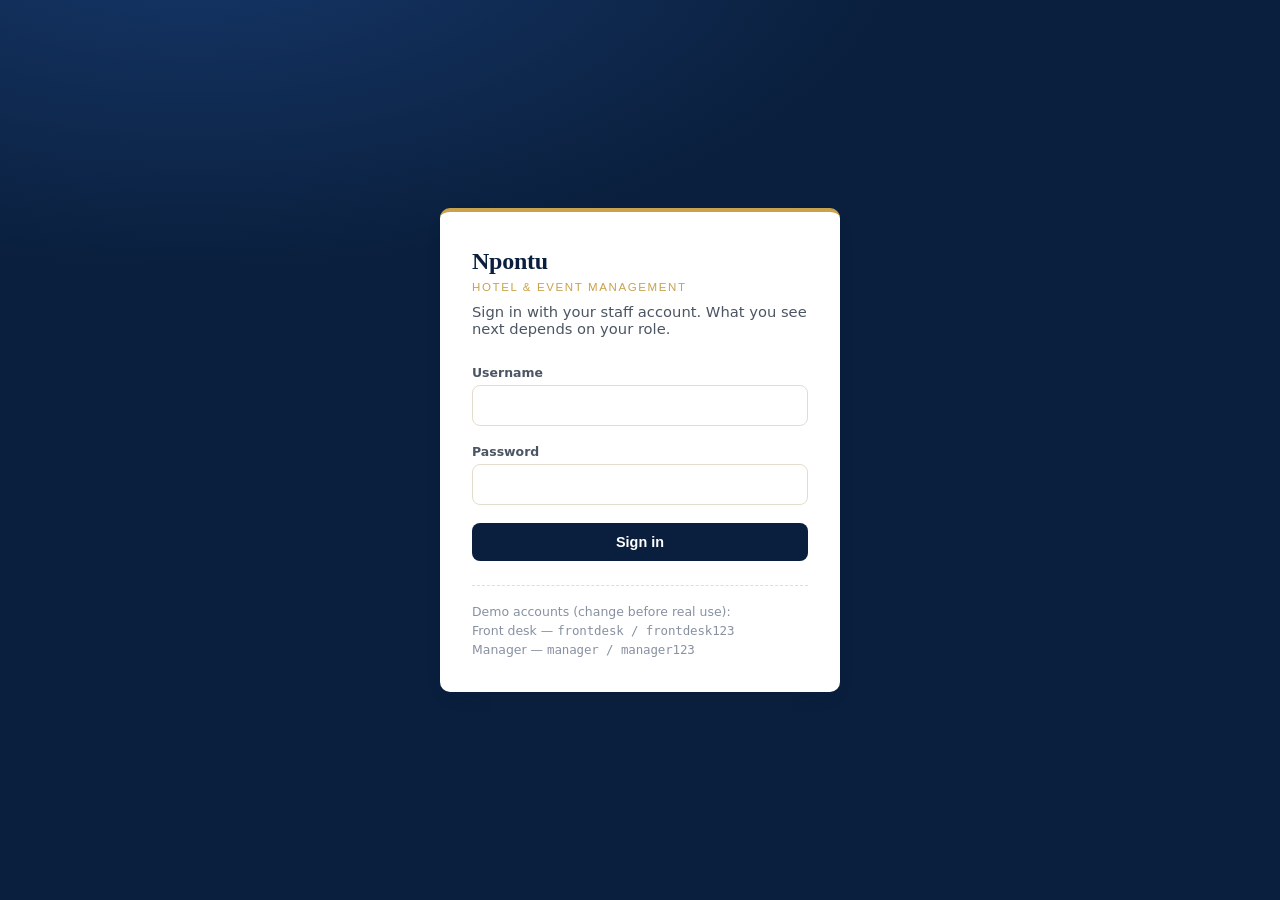
==== frontend/frontdesk.html @ 2ab1eca1 "Initial commit" ====
<!DOCTYPE html>
<html lang="en">
<head>
<meta charset="UTF-8" />
<meta name="viewport" content="width=device-width, initial-scale=1.0" />
<title>Front Desk — Npontu Hotel &amp; Events</title>
<link rel="stylesheet" href="css/style.css" />
</head>
<body>
<div class="app-shell">
  <header class="topbar">
    <div class="brand">Npontu <small>Hotel &amp; Event Management</small></div>
    <div class="topbar-right">
      <span class="role-tag">Front Desk</span>
      <span class="user" id="user-name">…</span>
      <button class="btn btn-ghost btn-sm" id="logout-btn">Sign out</button>
    </div>
  </header>

  <nav class="tabs">
    <button class="tab active" data-panel="panel-dashboard">Dashboard</button>
    <button class="tab" data-panel="panel-rooms">Rooms</button>
    <button class="tab" data-panel="panel-customers">Customers</button>
    <button class="tab" data-panel="panel-reservations">Reservations</button>
    <button class="tab" data-panel="panel-reference">Halls &amp; Restaurants</button>
  </nav>

  <main>
    <!-- DASHBOARD -->
    <section id="panel-dashboard" class="panel active">
      <div class="grid grid-4" id="stat-cards"></div>

      <div class="card">
        <div class="card-head">
          <div>
            <h2>Current room occupancy</h2>
            <div class="sub">Rooms currently checked in, with guest name</div>
          </div>
        </div>
        <div id="occupancy-table" class="loading">Loading…</div>
      </div>

      <div class="card">
        <div class="card-head">
          <div>
            <h2>Upcoming events</h2>
            <div class="sub">From today onward</div>
          </div>
        </div>
        <div id="events-table" class="loading">Loading…</div>
      </div>
    </section>

    <!-- ROOMS -->
    <section id="panel-rooms" class="panel">
      <div class="card">
        <div class="card-head">
          <div>
            <h2>Rooms</h2>
            <div class="sub">You can update a room's status. Rate and type changes need a manager.</div>
          </div>
        </div>
        <div id="rooms-table" class="loading">Loading…</div>
      </div>
    </section>

    <!-- CUSTOMERS -->
    <section id="panel-customers" class="panel">
      <div class="card">
        <div class="card-head">
          <div>
            <h2>Register a customer</h2>
          </div>
        </div>
        <form class="inline-form" id="customer-form">
          <div class="field"><label for="c-fname">First name</label><input id="c-fname" required /></div>
          <div class="field"><label for="c-lname">Last name</label><input id="c-lname" required /></div>
          <div class="field"><label for="c-phone">Phone</label><input id="c-phone" maxlength="10" required /></div>
          <button class="btn btn-gold" type="submit">Add customer</button>
        </form>
      </div>

      <div class="card">
        <div class="card-head"><h2>All customers</h2></div>
        <div id="customers-table" class="loading">Loading…</div>
      </div>
    </section>

    <!-- RESERVATIONS -->
    <section id="panel-reservations" class="panel">
      <div class="card">
        <div class="card-head"><h2>New reservation</h2><div class="sub">Booked under your staff ID automatically</div></div>
        <form class="inline-form" id="reservation-form">
          <div class="field"><label for="r-room">Room no.</label><input id="r-room" placeholder="R101" required /></div>
          <div class="field"><label for="r-customer">Customer ID</label><input id="r-customer" placeholder="CU01" required /></div>
          <div class="field"><label for="r-checkin">Check-in</label><input id="r-checkin" type="datetime-local" required /></div>
          <div class="field"><label for="r-checkout">Check-out (optional)</label><input id="r-checkout" type="datetime-local" /></div>
          <button class="btn btn-gold" type="submit">Book</button>
        </form>
      </div>

      <div class="card">
        <div class="card-head"><h2>All reservations</h2></div>
        <div id="reservations-table" class="loading">Loading…</div>
      </div>
    </section>

    <!-- REFERENCE -->
    <section id="panel-reference" class="panel">
      <div class="grid grid-2">
        <div class="card">
          <div class="card-head"><h2>Conference halls</h2></div>
          <div id="halls-table" class="loading">Loading…</div>
        </div>
        <div class="card">
          <div class="card-head"><h2>Restaurants</h2></div>
          <div id="restaurants-table" class="loading">Loading…</div>
        </div>
      </div>
    </section>
  </main>
</div>

<script src="js/api.js"></script>
<script src="js/ui.js"></script>
<script src="js/frontdesk.js"></script>
</body>
</html>
---- frontend/css/style.css ----
@import url('https://fonts.googleapis.com/css2?family=Fraunces:opsz,wght@9..144,500;9..144,600;9..144,700&family=Inter:wght@400;500;600&family=IBM+Plex+Mono:wght@500&display=swap');

:root {
  --navy-900: #0a1f3d;
  --navy-800: #14335c;
  --navy-700: #1d4278;
  --gold-500: #c9a24b;
  --gold-300: #e0c583;
  --gold-100: #f6ecd4;
  --cream-50: #f7f5f0;
  --ink-900: #1c2230;
  --ink-600: #4b5563;
  --slate-400: #8891a1;
  --line: #e4ddce;
  --danger: #ac3b34;
  --danger-bg: #fbeae8;
  --success: #2f7a4f;
  --success-bg: #e9f5ee;
  --radius: 10px;
  --shadow: 0 1px 2px rgba(10, 31, 61, 0.06), 0 8px 24px -12px rgba(10, 31, 61, 0.18);
}

@media (prefers-reduced-motion: reduce) {
  * { animation-duration: 0.001ms !important; transition-duration: 0.001ms !important; }
}

* { box-sizing: border-box; }

body {
  margin: 0;
  background: var(--cream-50);
  color: var(--ink-900);
  font-family: 'Inter', system-ui, sans-serif;
  -webkit-font-smoothing: antialiased;
}

h1, h2, h3, .brand {
  font-family: 'Fraunces', Georgia, serif;
  font-weight: 600;
  letter-spacing: -0.01em;
  margin: 0;
}

.mono { font-family: 'IBM Plex Mono', monospace; letter-spacing: -0.01em; }

a { color: inherit; }

/* ---------- Login page ---------- */
.login-shell {
  min-height: 100vh;
  display: grid;
  place-items: center;
  background:
    radial-gradient(1200px 600px at 15% -10%, #16386b 0%, transparent 60%),
    var(--navy-900);
}

.login-card {
  width: min(400px, 92vw);
  background: #fff;
  border-radius: var(--radius);
  box-shadow: var(--shadow);
  padding: 2.25rem 2rem 2rem;
  border-top: 4px solid var(--gold-500);
}

.login-card .brand {
  font-size: 1.5rem;
  color: var(--navy-900);
}

.login-card .brand small {
  display: block;
  font-family: 'Inter', sans-serif;
  font-weight: 500;
  font-size: 0.72rem;
  letter-spacing: 0.14em;
  text-transform: uppercase;
  color: var(--gold-500);
  margin-top: 0.35rem;
}

.login-card p.tag {
  margin: 0.6rem 0 1.75rem;
  color: var(--ink-600);
  font-size: 0.92rem;
}

.field { margin-bottom: 1.1rem; }

.field label {
  display: block;
  font-size: 0.78rem;
  font-weight: 600;
  color: var(--ink-600);
  margin-bottom: 0.35rem;
}

.field input, select {
  width: 100%;
  padding: 0.65rem 0.75rem;
  border: 1px solid var(--line);
  border-radius: 8px;
  font-size: 0.95rem;
  font-family: inherit;
  background: #fff;
  color: var(--ink-900);
}

.field input:focus, select:focus, button:focus-visible, .btn:focus-visible {
  outline: 2px solid var(--navy-700);
  outline-offset: 2px;
}

.btn {
  display: inline-flex;
  align-items: center;
  justify-content: center;
  gap: 0.4rem;
  border: none;
  border-radius: 8px;
  padding: 0.7rem 1.1rem;
  font-family: 'Inter', sans-serif;
  font-weight: 600;
  font-size: 0.9rem;
  cursor: pointer;
  transition: transform 0.12s ease, box-shadow 0.12s ease;
}

.btn-primary { background: var(--navy-900); color: #fff; width: 100%; }
.btn-primary:hover { background: var(--navy-800); }
.btn-gold { background: var(--gold-500); color: var(--navy-900); }
.btn-gold:hover { background: var(--gold-300); }
.btn-ghost { background: transparent; color: var(--navy-900); border: 1px solid var(--line); }
.btn-ghost:hover { border-color: var(--navy-700); }
.btn-danger { background: var(--danger-bg); color: var(--danger); }
.btn-sm { padding: 0.4rem 0.7rem; font-size: 0.8rem; }

.error-banner {
  background: var(--danger-bg);
  color: var(--danger);
  border-radius: 8px;
  padding: 0.6rem 0.8rem;
  font-size: 0.85rem;
  margin-bottom: 1rem;
  display: none;
}
.error-banner.show { display: block; }

.demo-hint {
  margin-top: 1.5rem;
  padding-top: 1.1rem;
  border-top: 1px dashed var(--line);
  font-size: 0.78rem;
  color: var(--slate-400);
  line-height: 1.5;
}

/* ---------- App shell (frontdesk / manager) ---------- */
.app-shell { min-height: 100vh; display: flex; flex-direction: column; }

.topbar {
  background: var(--navy-900);
  color: #fff;
  padding: 0.9rem 1.5rem;
  display: flex;
  align-items: center;
  justify-content: space-between;
  border-bottom: 3px solid var(--gold-500);
}

.topbar .brand { color: #fff; font-size: 1.15rem; }
.topbar .brand small {
  display: block;
  font-family: 'Inter', sans-serif;
  font-size: 0.65rem;
  letter-spacing: 0.14em;
  text-transform: uppercase;
  color: var(--gold-300);
  font-weight: 500;
}

.role-tag {
  background: rgba(255,255,255,0.08);
  border: 1px solid rgba(255,255,255,0.18);
  padding: 0.3rem 0.7rem;
  border-radius: 999px;
  font-size: 0.75rem;
  font-weight: 600;
  letter-spacing: 0.03em;
}

.topbar-right { display: flex; align-items: center; gap: 0.9rem; }
.topbar-right .user { font-size: 0.85rem; color: var(--gold-100); }

.tabs {
  display: flex;
  gap: 0.25rem;
  padding: 0 1.5rem;
  background: var(--navy-800);
  overflow-x: auto;
}

.tab {
  background: none;
  border: none;
  color: rgba(255,255,255,0.72);
  padding: 0.75rem 1rem;
  font-family: 'Inter', sans-serif;
  font-weight: 600;
  font-size: 0.85rem;
  cursor: pointer;
  border-bottom: 3px solid transparent;
  white-space: nowrap;
}
.tab:hover { color: #fff; }
.tab.active { color: #fff; border-bottom-color: var(--gold-500); }

main { flex: 1; padding: 1.5rem; max-width: 1200px; width: 100%; margin: 0 auto; }

.panel { display: none; animation: fade 0.18s ease; }
.panel.active { display: block; }
@keyframes fade { from { opacity: 0; transform: translateY(4px);} to { opacity: 1; transform: none; } }

.grid { display: grid; gap: 1rem; }
.grid-4 { grid-template-columns: repeat(4, 1fr); }
.grid-3 { grid-template-columns: repeat(3, 1fr); }
.grid-2 { grid-template-columns: repeat(2, 1fr); }
@media (max-width: 900px) { .grid-4, .grid-3, .grid-2 { grid-template-columns: 1fr 1fr; } }
@media (max-width: 600px) { .grid-4, .grid-3, .grid-2 { grid-template-columns: 1fr; } }

.stat-card {
  background: #fff;
  border-radius: var(--radius);
  padding: 1.1rem 1.2rem;
  box-shadow: var(--shadow);
  border-left: 4px solid var(--gold-500);
}
.stat-card .label {
  font-size: 0.72rem;
  text-transform: uppercase;
  letter-spacing: 0.08em;
  color: var(--ink-600);
  font-weight: 600;
}
.stat-card .value {
  font-family: 'Fraunces', serif;
  font-size: 1.9rem;
  color: var(--navy-900);
  margin-top: 0.15rem;
}

.card {
  background: #fff;
  border-radius: var(--radius);
  box-shadow: var(--shadow);
  padding: 1.25rem;
  margin-bottom: 1.25rem;
}

.card-head {
  display: flex;
  align-items: center;
  justify-content: space-between;
  margin-bottom: 1rem;
  gap: 1rem;
  flex-wrap: wrap;
}
.card-head h2 { font-size: 1.05rem; color: var(--navy-900); }
.card-head .sub { font-size: 0.8rem; color: var(--ink-600); margin-top: 0.15rem; font-family: 'Inter', sans-serif; }

table { width: 100%; border-collapse: collapse; font-size: 0.87rem; }
thead th {
  text-align: left;
  font-size: 0.7rem;
  text-transform: uppercase;
  letter-spacing: 0.06em;
  color: var(--ink-600);
  border-bottom: 2px solid var(--line);
  padding: 0.55rem 0.6rem;
  white-space: nowrap;
}
tbody td { padding: 0.6rem; border-bottom: 1px solid var(--line); vertical-align: middle; }
tbody tr:hover { background: var(--gold-100); }
.table-wrap { overflow-x: auto; }

.dot { display: inline-block; width: 8px; height: 8px; border-radius: 50%; margin-right: 0.4rem; }
.dot-vacant, .dot-paid { background: var(--success); }
.dot-occupied, .dot-outstanding { background: var(--danger); }

.pill { display: inline-flex; align-items: center; padding: 0.2rem 0.55rem; border-radius: 999px; font-size: 0.76rem; font-weight: 600; }
.pill-vacant { background: var(--success-bg); color: var(--success); }
.pill-occupied { background: var(--danger-bg); color: var(--danger); }

form.inline-form { display: flex; gap: 0.6rem; flex-wrap: wrap; align-items: flex-end; }
.inline-form .field { margin-bottom: 0; min-width: 140px; flex: 1; }

.empty-state {
  text-align: center;
  padding: 2rem 1rem;
  color: var(--slate-400);
  font-size: 0.85rem;
}

.loading { color: var(--slate-400); font-size: 0.85rem; padding: 0.5rem 0; }

.toast {
  position: fixed;
  bottom: 1.25rem;
  right: 1.25rem;
  background: var(--navy-900);
  color: #fff;
  padding: 0.75rem 1.1rem;
  border-radius: 8px;
  font-size: 0.85rem;
  box-shadow: var(--shadow);
  border-left: 4px solid var(--gold-500);
  transform: translateY(12px);
  opacity: 0;
  pointer-events: none;
  transition: transform 0.18s ease, opacity 0.18s ease;
  z-index: 50;
  max-width: 320px;
}
.toast.show { transform: translateY(0); opacity: 1; }
.toast.toast-error { border-left-color: var(--danger); }

.visually-hidden {
  position: absolute; width: 1px; height: 1px; overflow: hidden;
  clip: rect(0,0,0,0); white-space: nowrap;
}
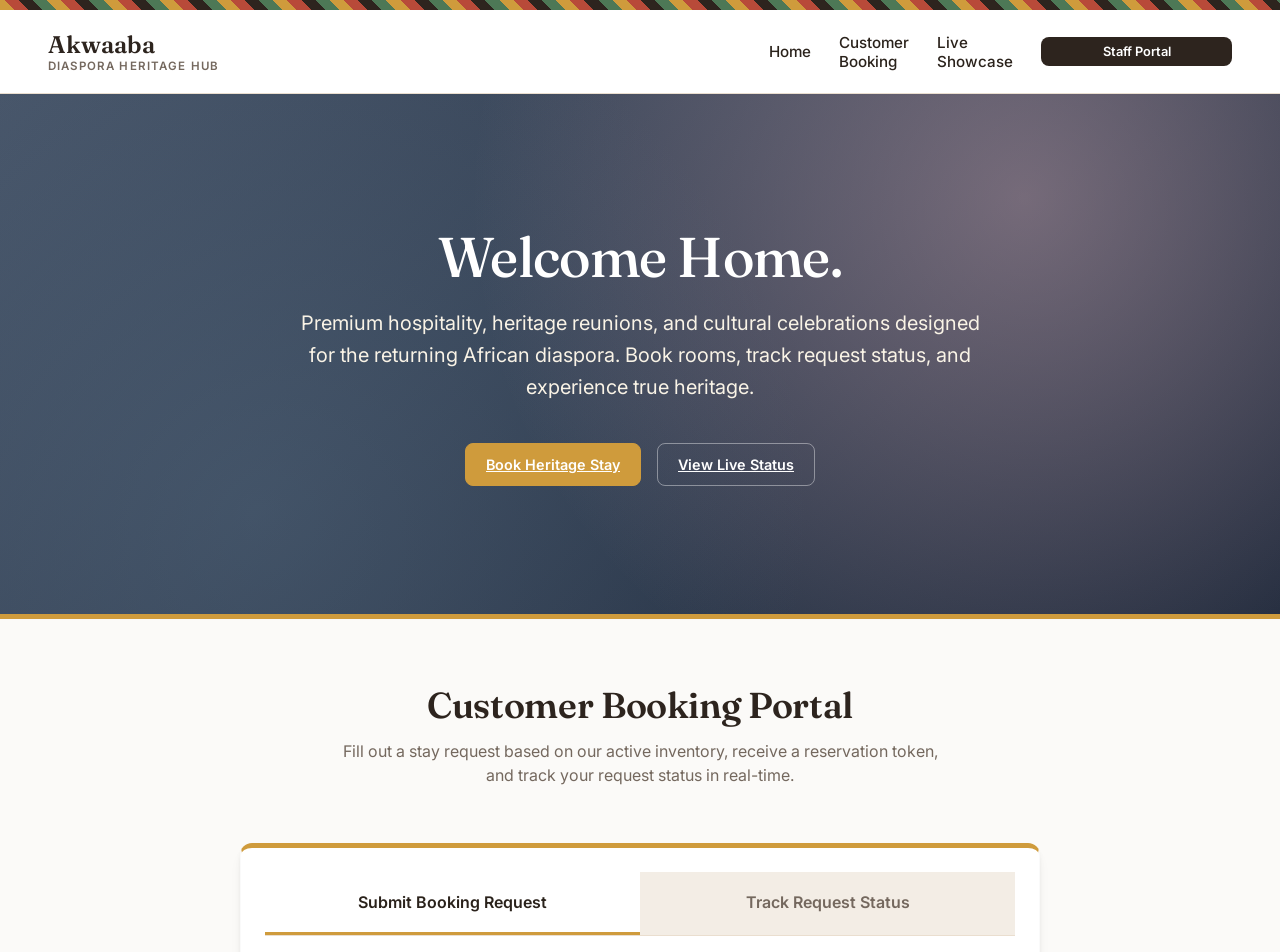
==== commit ceda21c9: "Update" ====
--- a/frontend/frontdesk.html
+++ b/frontend/frontdesk.html
@@ -3,122 +3,257 @@
 <head>
 <meta charset="UTF-8" />
 <meta name="viewport" content="width=device-width, initial-scale=1.0" />
-<title>Front Desk — Npontu Hotel &amp; Events</title>
+<title>Akwaaba Portal — Front Desk</title>
 <link rel="stylesheet" href="css/style.css" />
 </head>
 <body>
+
 <div class="app-shell">
-  <header class="topbar">
-    <div class="brand">Npontu <small>Hotel &amp; Event Management</small></div>
-    <div class="topbar-right">
-      <span class="role-tag">Front Desk</span>
-      <span class="user" id="user-name">…</span>
-      <button class="btn btn-ghost btn-sm" id="logout-btn">Sign out</button>
+  <!-- SIDEBAR NAVIGATION -->
+  <aside class="sidebar">
+    <div class="sidebar-brand">
+      Akwaaba <span>Portal</span>
+      <small>Front Desk Staff</small>
     </div>
-  </header>
-
-  <nav class="tabs">
-    <button class="tab active" data-panel="panel-dashboard">Dashboard</button>
-    <button class="tab" data-panel="panel-rooms">Rooms</button>
-    <button class="tab" data-panel="panel-customers">Customers</button>
-    <button class="tab" data-panel="panel-reservations">Reservations</button>
-    <button class="tab" data-panel="panel-reference">Halls &amp; Restaurants</button>
-  </nav>
-
-  <main>
+    
+    <nav class="sidebar-nav tabs">
+      <button class="tab active" data-panel="panel-dashboard">Dashboard</button>
+      <button class="tab" data-panel="panel-requests">Reservation Requests</button>
+      <button class="tab" data-panel="panel-rooms">Rooms &amp; Housekeeping</button>
+      <button class="tab" data-panel="panel-customers">Customers</button>
+      <button class="tab" data-panel="panel-reservations">Reservations</button>
+      <button class="tab" data-panel="panel-events">Events Booking</button>
+      <button class="tab" data-panel="panel-orders">Restaurant Orders</button>
+      <button class="tab" data-panel="panel-feedback">Customer Feedback</button>
+      <button class="tab" data-panel="panel-reference">Halls &amp; Restaurants</button>
+    </nav>
+    
+    <div class="sidebar-footer">
+      <div class="user-info">
+        <span class="user-name" id="user-name">…</span>
+        <span>Clearance: Front Desk</span>
+      </div>
+      <button class="btn btn-ghost btn-sm btn-block" id="logout-btn">Sign out</button>
+    </div>
+  </aside>
+
+  <!-- MAIN CONTENT CONTAINER -->
+  <main class="main-content">
+    
     <!-- DASHBOARD -->
     <section id="panel-dashboard" class="panel active">
+      <div class="panel-header">
+        <h1>Dashboard</h1>
+        <div class="sub">Overview of active stays and room inventory status.</div>
+      </div>
+      
       <div class="grid grid-4" id="stat-cards"></div>
 
-      <div class="card">
+      <div class="card" style="margin-top: 2rem;">
         <div class="card-head">
           <div>
-            <h2>Current room occupancy</h2>
-            <div class="sub">Rooms currently checked in, with guest name</div>
+            <h2>Current Room Occupancy</h2>
+            <div class="sub">Rooms currently checked in, with guest details</div>
           </div>
         </div>
-        <div id="occupancy-table" class="loading">Loading…</div>
-      </div>
-
-      <div class="card">
-        <div class="card-head">
-          <div>
-            <h2>Upcoming events</h2>
-            <div class="sub">From today onward</div>
-          </div>
-        </div>
-        <div id="events-table" class="loading">Loading…</div>
+        <div id="occupancy-table" class="loading">Loading occupancy…</div>
+      </div>
+    </section>
+
+    <!-- RESERVATION REQUESTS -->
+    <section id="panel-requests" class="panel">
+      <div class="panel-header">
+        <h1>Reservation Requests</h1>
+        <div class="sub">Review, approve (assign rooms), or decline customer booking requests.</div>
+      </div>
+      <div class="card">
+        <div class="card-head"><h2>Pending &amp; Past Requests</h2></div>
+        <div id="requests-table" class="loading">Loading requests…</div>
       </div>
     </section>
 
     <!-- ROOMS -->
     <section id="panel-rooms" class="panel">
-      <div class="card">
-        <div class="card-head">
-          <div>
-            <h2>Rooms</h2>
-            <div class="sub">You can update a room's status. Rate and type changes need a manager.</div>
-          </div>
-        </div>
-        <div id="rooms-table" class="loading">Loading…</div>
+      <div class="panel-header">
+        <h1>Rooms &amp; Housekeeping</h1>
+        <div class="sub">Monitor room status and housekeeper assignments.</div>
+      </div>
+      <div class="card">
+        <div class="card-head"><h2>Room Status</h2></div>
+        <div id="rooms-table" class="loading">Loading rooms…</div>
       </div>
     </section>
 
     <!-- CUSTOMERS -->
     <section id="panel-customers" class="panel">
-      <div class="card">
-        <div class="card-head">
-          <div>
-            <h2>Register a customer</h2>
-          </div>
-        </div>
+      <div class="panel-header">
+        <h1>Customer Directory</h1>
+        <div class="sub">Manage customer contact details.</div>
+      </div>
+      <div class="card">
+        <div class="card-head"><h2>Add Customer</h2></div>
         <form class="inline-form" id="customer-form">
-          <div class="field"><label for="c-fname">First name</label><input id="c-fname" required /></div>
-          <div class="field"><label for="c-lname">Last name</label><input id="c-lname" required /></div>
-          <div class="field"><label for="c-phone">Phone</label><input id="c-phone" maxlength="10" required /></div>
-          <button class="btn btn-gold" type="submit">Add customer</button>
-        </form>
-      </div>
-
-      <div class="card">
-        <div class="card-head"><h2>All customers</h2></div>
-        <div id="customers-table" class="loading">Loading…</div>
+          <div class="field"><label for="cust-fname">First Name</label><input id="cust-fname" placeholder="Kwame" required /></div>
+          <div class="field"><label for="cust-lname">Last Name</label><input id="cust-lname" placeholder="Mensah" required /></div>
+          <div class="field"><label for="cust-phone">Phone Number</label><input id="cust-phone" placeholder="0246292423" required /></div>
+          <button class="btn btn-gold" type="submit">Add Customer</button>
+        </form>
+      </div>
+
+      <div class="card">
+        <div class="card-head"><h2>Customer Directory</h2></div>
+        <div id="customers-table" class="loading">Loading customers…</div>
       </div>
     </section>
 
     <!-- RESERVATIONS -->
     <section id="panel-reservations" class="panel">
-      <div class="card">
-        <div class="card-head"><h2>New reservation</h2><div class="sub">Booked under your staff ID automatically</div></div>
+      <div class="panel-header">
+        <h1>Reservations</h1>
+        <div class="sub">Manage check-ins, check-outs, and active reservations.</div>
+      </div>
+      <div class="card">
+        <div class="card-head"><h2>Manual Reservation</h2></div>
         <form class="inline-form" id="reservation-form">
-          <div class="field"><label for="r-room">Room no.</label><input id="r-room" placeholder="R101" required /></div>
-          <div class="field"><label for="r-customer">Customer ID</label><input id="r-customer" placeholder="CU01" required /></div>
-          <div class="field"><label for="r-checkin">Check-in</label><input id="r-checkin" type="datetime-local" required /></div>
-          <div class="field"><label for="r-checkout">Check-out (optional)</label><input id="r-checkout" type="datetime-local" /></div>
-          <button class="btn btn-gold" type="submit">Book</button>
-        </form>
-      </div>
-
-      <div class="card">
-        <div class="card-head"><h2>All reservations</h2></div>
-        <div id="reservations-table" class="loading">Loading…</div>
-      </div>
-    </section>
-
-    <!-- REFERENCE -->
+          <div class="field"><label for="res-room">Room No</label><input id="res-room" placeholder="R101" required /></div>
+          <div class="field"><label for="res-cust">Customer ID</label><input id="res-cust" placeholder="CU01" required /></div>
+          <div class="field"><label for="res-checkin">Check In</label><input id="res-checkin" type="datetime-local" required /></div>
+          <div class="field"><label for="res-checkout">Check Out</label><input id="res-checkout" type="datetime-local" /></div>
+          <button class="btn btn-gold" type="submit">Create Stay</button>
+        </form>
+      </div>
+
+      <div class="card">
+        <div class="card-head"><h2>Active &amp; Past Reservations</h2></div>
+        <div id="reservations-table" class="loading">Loading reservations…</div>
+      </div>
+    </section>
+
+    <!-- EVENTS BOOKING -->
+    <section id="panel-events" class="panel">
+      <div class="panel-header">
+        <h1>Events Booking</h1>
+        <div class="sub">Host cultural celebrations, weddings, and diaspora conferences.</div>
+      </div>
+      <div class="card">
+        <div class="card-head"><h2>Schedule Event</h2></div>
+        <form class="inline-form" id="event-form">
+          <div class="field">
+            <label for="evt-type">Event Type</label>
+            <select id="evt-type" required>
+              <option value="Wedding">Wedding</option>
+              <option value="Conference">Conference</option>
+              <option value="Seminar">Seminar</option>
+              <option value="Networking Event">Networking Event</option>
+              <option value="Birthday Party">Birthday Party</option>
+            </select>
+          </div>
+          <div class="field"><label for="evt-date">Event Date</label><input id="evt-date" type="date" required /></div>
+          <div class="field"><label for="evt-duration">Duration (hrs)</label><input id="evt-duration" type="number" step="0.1" placeholder="3.5" required /></div>
+          <div class="field"><label for="evt-host">Host Customer ID</label><input id="evt-host" placeholder="CU01" required /></div>
+          <div class="field"><label for="evt-hall">Assigned Hall ID</label><input id="evt-hall" placeholder="CH01" required /></div>
+          <button class="btn btn-gold" type="submit">Schedule Event</button>
+        </form>
+      </div>
+
+      <div class="card">
+        <div class="card-head"><h2>Scheduled Events List</h2></div>
+        <div id="events-table" class="loading">Loading events…</div>
+      </div>
+    </section>
+
+    <!-- RESTAURANT ORDERS -->
+    <section id="panel-orders" class="panel">
+      <div class="panel-header">
+        <h1>Restaurant Orders</h1>
+        <div class="sub">Place fusion food and beverage orders for dining rooms.</div>
+      </div>
+      <div class="card">
+        <div class="card-head"><h2>Place Order</h2></div>
+        <form class="inline-form" id="order-form">
+          <div class="field"><label for="ro-cust">Customer ID</label><input id="ro-cust" placeholder="CU01" required /></div>
+          <div class="field"><label for="ro-rest">Restaurant ID</label><input id="ro-rest" placeholder="RT01" required /></div>
+          <div class="field"><label for="ro-details">Order Details</label><input id="ro-details" placeholder="1x Jollof Rice, 1x Sobolo" required /></div>
+          <button class="btn btn-gold" type="submit">Place Order</button>
+        </form>
+      </div>
+
+      <div class="card">
+        <div class="card-head"><h2>Recent Restaurant Orders</h2></div>
+        <div id="orders-table" class="loading">Loading orders…</div>
+      </div>
+    </section>
+
+    <!-- CUSTOMER FEEDBACK -->
+    <section id="panel-feedback" class="panel">
+      <div class="panel-header">
+        <h1>Customer Feedback</h1>
+        <div class="sub">Log customer ratings and remarks.</div>
+      </div>
+      <div class="card">
+        <div class="card-head"><h2>Log Feedback</h2></div>
+        <form class="inline-form" id="feedback-form">
+          <div class="field"><label for="fb-cust">Customer ID</label><input id="fb-cust" placeholder="CU01" required /></div>
+          <div class="field">
+            <label for="fb-rating">Rating</label>
+            <select id="fb-rating" required>
+              <option value="5">5 - Excellent</option>
+              <option value="4">4 - Good</option>
+              <option value="3">3 - Average</option>
+              <option value="2">2 - Poor</option>
+              <option value="1">1 - Terrible</option>
+            </select>
+          </div>
+          <div class="field" style="flex: 2;"><label for="fb-comments">Comments</label><input id="fb-comments" placeholder="Describe customer's experience" required /></div>
+          <button class="btn btn-gold" type="submit">Log Feedback</button>
+        </form>
+      </div>
+
+      <div class="card">
+        <div class="card-head"><h2>Recent Customer Feedback</h2></div>
+        <div id="feedback-table" class="loading">Loading feedback…</div>
+      </div>
+    </section>
+
+    <!-- REFERENCE (HALLS & RESTAURANTS) -->
     <section id="panel-reference" class="panel">
+      <div class="panel-header">
+        <h1>Halls &amp; Restaurants Reference</h1>
+        <div class="sub">List of conference facilities and dining rooms.</div>
+      </div>
       <div class="grid grid-2">
         <div class="card">
-          <div class="card-head"><h2>Conference halls</h2></div>
-          <div id="halls-table" class="loading">Loading…</div>
+          <div class="card-head"><h2>Conference Halls</h2></div>
+          <div id="halls-table" class="loading">Loading halls…</div>
         </div>
         <div class="card">
           <div class="card-head"><h2>Restaurants</h2></div>
-          <div id="restaurants-table" class="loading">Loading…</div>
+          <div id="restaurants-table" class="loading">Loading restaurants…</div>
         </div>
       </div>
     </section>
   </main>
+</div>
+
+<!-- APPROVE REQUEST MODAL -->
+<div class="portal-modal-backdrop" id="approve-request-modal">
+  <div class="portal-modal-card" style="max-width: 400px;">
+    <button class="portal-close-btn" id="close-approve-modal-btn">&times;</button>
+    <div class="portal-brand">
+      Approve Request
+      <small id="approve-modal-title-token">Token</small>
+    </div>
+    <form id="approve-request-form" class="african-form">
+      <p class="form-help" style="margin-bottom:1rem;">Select an available room to assign to this stay request.</p>
+      <div class="field">
+        <label for="approve-room-select">Available Rooms</label>
+        <select id="approve-room-select" required>
+          <!-- Loaded dynamically -->
+        </select>
+      </div>
+      <button type="submit" class="btn btn-gold btn-block">Confirm Approval</button>
+    </form>
+  </div>
 </div>
 
 <script src="js/api.js"></script>
--- a/frontend/css/style.css
+++ b/frontend/css/style.css
@@ -1,23 +1,37 @@
-@import url('https://fonts.googleapis.com/css2?family=Fraunces:opsz,wght@9..144,500;9..144,600;9..144,700&family=Inter:wght@400;500;600&family=IBM+Plex+Mono:wght@500&display=swap');
+@import url('https://fonts.googleapis.com/css2?family=Fraunces:opsz,wght@9..144,400;9..144,500;9..144,600&family=Inter:wght@400;500;600;700&family=IBM+Plex+Mono:wght@500&display=swap');
 
 :root {
-  --navy-900: #0a1f3d;
-  --navy-800: #14335c;
-  --navy-700: #1d4278;
-  --gold-500: #c9a24b;
-  --gold-300: #e0c583;
-  --gold-100: #f6ecd4;
-  --cream-50: #f7f5f0;
-  --ink-900: #1c2230;
-  --ink-600: #4b5563;
-  --slate-400: #8891a1;
-  --line: #e4ddce;
-  --danger: #ac3b34;
-  --danger-bg: #fbeae8;
-  --success: #2f7a4f;
-  --success-bg: #e9f5ee;
-  --radius: 10px;
-  --shadow: 0 1px 2px rgba(10, 31, 61, 0.06), 0 8px 24px -12px rgba(10, 31, 61, 0.18);
+  /* African Earth Tone Palette */
+  --bg-app: #fcfbfa;           /* Warm off-white/ivory */
+  --bg-card: #ffffff;
+  --text-main: #2a221b;        /* Deep earthy brown-black */
+  --text-muted: #74685e;       /* Earthy clay gray */
+  
+  --primary: #2d241e;          /* Ebony / Charcoal brown */
+  --primary-hover: #1e1713;
+  --primary-light: #f3ede5;
+  
+  --accent: #cf9b3c;           /* Ochre Gold */
+  --accent-hover: #b8862f;
+  --accent-light: #f9f3e6;
+
+  --line: #eadecf;             /* Warm clay border */
+  --radius: 12px;
+  --shadow: 0 4px 6px -1px rgba(45, 36, 30, 0.05), 0 2px 4px -1px rgba(45, 36, 30, 0.03), 0 10px 15px -3px rgba(45, 36, 30, 0.06);
+
+  /* Status Badges */
+  --success: #4d7856;          /* Sage Forest Green */
+  --success-bg: #e8f0ea;
+  --danger: #b84a39;           /* Terracotta Red */
+  --danger-bg: #f9eae8;
+  
+  /* Additional tones for elements */
+  --pastel-yellow: #fef3c7;
+  --pastel-yellow-text: #92400e;
+  --pastel-purple: #f3ede5;
+  --pastel-purple-text: #2d241e;
+  --pastel-teal: #e8f0ea;
+  --pastel-teal-text: #4d7856;
 }
 
 @media (prefers-reduced-motion: reduce) {
@@ -28,8 +42,8 @@
 
 body {
   margin: 0;
-  background: var(--cream-50);
-  color: var(--ink-900);
+  background: var(--bg-app);
+  color: var(--text-main);
   font-family: 'Inter', system-ui, sans-serif;
   -webkit-font-smoothing: antialiased;
 }
@@ -51,108 +65,114 @@
   display: grid;
   place-items: center;
   background:
-    radial-gradient(1200px 600px at 15% -10%, #16386b 0%, transparent 60%),
-    var(--navy-900);
+    radial-gradient(1200px 600px at 15% -10%, #7e9bb6 0%, transparent 60%),
+    #4a5c6e;
 }
 
 .login-card {
-  width: min(400px, 92vw);
-  background: #fff;
+  width: min(420px, 92vw);
+  background: var(--bg-card);
   border-radius: var(--radius);
   box-shadow: var(--shadow);
-  padding: 2.25rem 2rem 2rem;
-  border-top: 4px solid var(--gold-500);
+  padding: 2.5rem 2.25rem 2.25rem;
+  border-top: 5px solid var(--accent);
+  transition: transform 0.2s ease;
 }
 
 .login-card .brand {
-  font-size: 1.5rem;
-  color: var(--navy-900);
+  font-size: 1.75rem;
+  color: var(--primary);
 }
 
 .login-card .brand small {
   display: block;
   font-family: 'Inter', sans-serif;
-  font-weight: 500;
-  font-size: 0.72rem;
-  letter-spacing: 0.14em;
+  font-weight: 600;
+  font-size: 0.75rem;
+  letter-spacing: 0.15em;
   text-transform: uppercase;
-  color: var(--gold-500);
+  color: var(--text-muted);
   margin-top: 0.35rem;
 }
 
 .login-card p.tag {
-  margin: 0.6rem 0 1.75rem;
-  color: var(--ink-600);
-  font-size: 0.92rem;
-}
-
-.field { margin-bottom: 1.1rem; }
+  margin: 0.75rem 0 2rem;
+  color: var(--text-muted);
+  font-size: 0.95rem;
+  line-height: 1.4;
+}
+
+.field { margin-bottom: 1.25rem; }
 
 .field label {
   display: block;
-  font-size: 0.78rem;
-  font-weight: 600;
-  color: var(--ink-600);
-  margin-bottom: 0.35rem;
-}
-
-.field input, select {
+  font-size: 0.8rem;
+  font-weight: 600;
+  color: var(--text-main);
+  margin-bottom: 0.4rem;
+}
+
+.field input, select, textarea {
   width: 100%;
-  padding: 0.65rem 0.75rem;
+  padding: 0.7rem 0.85rem;
   border: 1px solid var(--line);
   border-radius: 8px;
   font-size: 0.95rem;
   font-family: inherit;
   background: #fff;
-  color: var(--ink-900);
-}
-
-.field input:focus, select:focus, button:focus-visible, .btn:focus-visible {
-  outline: 2px solid var(--navy-700);
-  outline-offset: 2px;
+  color: var(--text-main);
+  transition: border-color 0.15s ease, box-shadow 0.15s ease;
+}
+
+.field input:focus, select:focus, textarea:focus {
+  outline: none;
+  border-color: var(--primary);
+  box-shadow: 0 0 0 3px rgba(92, 118, 141, 0.15);
 }
 
 .btn {
   display: inline-flex;
   align-items: center;
   justify-content: center;
-  gap: 0.4rem;
+  gap: 0.5rem;
   border: none;
   border-radius: 8px;
-  padding: 0.7rem 1.1rem;
+  padding: 0.75rem 1.25rem;
   font-family: 'Inter', sans-serif;
   font-weight: 600;
   font-size: 0.9rem;
   cursor: pointer;
-  transition: transform 0.12s ease, box-shadow 0.12s ease;
-}
-
-.btn-primary { background: var(--navy-900); color: #fff; width: 100%; }
-.btn-primary:hover { background: var(--navy-800); }
-.btn-gold { background: var(--gold-500); color: var(--navy-900); }
-.btn-gold:hover { background: var(--gold-300); }
-.btn-ghost { background: transparent; color: var(--navy-900); border: 1px solid var(--line); }
-.btn-ghost:hover { border-color: var(--navy-700); }
+  transition: all 0.15s ease;
+}
+
+.btn-primary { background: var(--primary); color: #fff; width: 100%; }
+.btn-primary:hover { background: var(--primary-hover); }
+.btn-gold { background: var(--accent); color: var(--text-main); }
+.btn-gold:hover { background: var(--accent-hover); }
+.btn-ghost { background: transparent; color: var(--primary); border: 1px solid var(--line); }
+.btn-ghost:hover { border-color: var(--primary); background: var(--primary-light); }
 .btn-danger { background: var(--danger-bg); color: var(--danger); }
-.btn-sm { padding: 0.4rem 0.7rem; font-size: 0.8rem; }
+.btn-danger:hover { background: #feb2b2; }
+.btn-sm { padding: 0.45rem 0.8rem; font-size: 0.8rem; }
 
 .error-banner {
   background: var(--danger-bg);
   color: var(--danger);
   border-radius: 8px;
-  padding: 0.6rem 0.8rem;
-  font-size: 0.85rem;
-  margin-bottom: 1rem;
+  padding: 0.7rem 0.9rem;
+  font-size: 0.88rem;
+  margin-bottom: 1.25rem;
   display: none;
+  font-weight: 500;
 }
 .error-banner.show { display: block; }
 
 .demo-hint {
-  margin-top: 1.5rem;
-  padding-top: 1.1rem;
+  margin-top: 1.75rem;
+  padding-top: 1.25rem;
   border-top: 1px dashed var(--line);
-  font-size: 0.78rem;
-  color: var(--slate-400);
+  font-size: 0.8rem;
+  color: var(--text-muted);
   line-height: 1.5;
 }
 
@@ -160,167 +180,178 @@
 .app-shell { min-height: 100vh; display: flex; flex-direction: column; }
 
 .topbar {
-  background: var(--navy-900);
+  background: var(--primary);
   color: #fff;
-  padding: 0.9rem 1.5rem;
+  padding: 1rem 2rem;
   display: flex;
   align-items: center;
   justify-content: space-between;
-  border-bottom: 3px solid var(--gold-500);
-}
-
-.topbar .brand { color: #fff; font-size: 1.15rem; }
+  border-bottom: 4px solid var(--accent);
+}
+
+.topbar .brand { color: #fff; font-size: 1.35rem; }
 .topbar .brand small {
   display: block;
   font-family: 'Inter', sans-serif;
-  font-size: 0.65rem;
-  letter-spacing: 0.14em;
+  font-size: 0.7rem;
+  letter-spacing: 0.15em;
   text-transform: uppercase;
-  color: var(--gold-300);
-  font-weight: 500;
+  color: var(--accent-light);
+  font-weight: 600;
 }
 
 .role-tag {
-  background: rgba(255,255,255,0.08);
-  border: 1px solid rgba(255,255,255,0.18);
-  padding: 0.3rem 0.7rem;
+  background: rgba(255,255,255,0.12);
+  border: 1px solid rgba(255,255,255,0.25);
+  padding: 0.35rem 0.85rem;
   border-radius: 999px;
   font-size: 0.75rem;
   font-weight: 600;
-  letter-spacing: 0.03em;
-}
-
-.topbar-right { display: flex; align-items: center; gap: 0.9rem; }
-.topbar-right .user { font-size: 0.85rem; color: var(--gold-100); }
+  letter-spacing: 0.05em;
+  text-transform: uppercase;
+}
+
+.topbar-right { display: flex; align-items: center; gap: 1.25rem; }
+.topbar-right .user { font-size: 0.9rem; color: #fff; font-weight: 500; }
 
 .tabs {
   display: flex;
-  gap: 0.25rem;
-  padding: 0 1.5rem;
-  background: var(--navy-800);
+  gap: 0.35rem;
+  padding: 0 2rem;
+  background: var(--primary-hover);
   overflow-x: auto;
 }
 
 .tab {
   background: none;
   border: none;
-  color: rgba(255,255,255,0.72);
-  padding: 0.75rem 1rem;
+  color: rgba(255,255,255,0.75);
+  padding: 0.9rem 1.1rem;
   font-family: 'Inter', sans-serif;
   font-weight: 600;
-  font-size: 0.85rem;
+  font-size: 0.88rem;
   cursor: pointer;
-  border-bottom: 3px solid transparent;
+  border-bottom: 3.5px solid transparent;
   white-space: nowrap;
-}
-.tab:hover { color: #fff; }
-.tab.active { color: #fff; border-bottom-color: var(--gold-500); }
-
-main { flex: 1; padding: 1.5rem; max-width: 1200px; width: 100%; margin: 0 auto; }
-
-.panel { display: none; animation: fade 0.18s ease; }
+  transition: all 0.15s ease;
+}
+.tab:hover { color: #fff; background: rgba(255,255,255,0.05); }
+.tab.active { color: #fff; border-bottom-color: var(--accent); }
+
+main { flex: 1; padding: 2rem; max-width: 1280px; width: 100%; margin: 0 auto; }
+
+.panel { display: none; animation: fade 0.22s ease-out; }
 .panel.active { display: block; }
-@keyframes fade { from { opacity: 0; transform: translateY(4px);} to { opacity: 1; transform: none; } }
-
-.grid { display: grid; gap: 1rem; }
+@keyframes fade { from { opacity: 0; transform: translateY(6px);} to { opacity: 1; transform: none; } }
+
+.grid { display: grid; gap: 1.5rem; }
 .grid-4 { grid-template-columns: repeat(4, 1fr); }
 .grid-3 { grid-template-columns: repeat(3, 1fr); }
 .grid-2 { grid-template-columns: repeat(2, 1fr); }
-@media (max-width: 900px) { .grid-4, .grid-3, .grid-2 { grid-template-columns: 1fr 1fr; } }
-@media (max-width: 600px) { .grid-4, .grid-3, .grid-2 { grid-template-columns: 1fr; } }
+@media (max-width: 1024px) { .grid-4 { grid-template-columns: 1fr 1fr; } }
+@media (max-width: 768px) { .grid-4, .grid-3, .grid-2 { grid-template-columns: 1fr; } }
 
 .stat-card {
-  background: #fff;
+  background: var(--bg-card);
   border-radius: var(--radius);
-  padding: 1.1rem 1.2rem;
+  padding: 1.25rem 1.5rem;
   box-shadow: var(--shadow);
-  border-left: 4px solid var(--gold-500);
+  border-left: 5px solid var(--primary);
+  transition: transform 0.2s ease, box-shadow 0.2s ease;
+}
+.stat-card:hover {
+  transform: translateY(-2px);
+  box-shadow: 0 10px 20px -5px rgba(0, 0, 0, 0.08);
 }
 .stat-card .label {
-  font-size: 0.72rem;
+  font-size: 0.75rem;
+  text-transform: uppercase;
+  letter-spacing: 0.1em;
+  color: var(--text-muted);
+  font-weight: 700;
+}
+.stat-card .value {
+  font-family: 'Fraunces', serif;
+  font-size: 2.1rem;
+  color: var(--primary);
+  margin-top: 0.25rem;
+}
+
+.card {
+  background: var(--bg-card);
+  border-radius: var(--radius);
+  box-shadow: var(--shadow);
+  padding: 1.5rem;
+  margin-bottom: 1.5rem;
+  border: 1px solid rgba(0, 0, 0, 0.02);
+}
+
+.card-head {
+  display: flex;
+  align-items: center;
+  justify-content: space-between;
+  margin-bottom: 1.25rem;
+  gap: 1.25rem;
+  flex-wrap: wrap;
+}
+.card-head h2 { font-size: 1.25rem; color: var(--primary); }
+.card-head .sub { font-size: 0.85rem; color: var(--text-muted); margin-top: 0.2rem; font-family: 'Inter', sans-serif; }
+
+table { width: 100%; border-collapse: collapse; font-size: 0.9rem; }
+thead th {
+  text-align: left;
+  font-size: 0.75rem;
   text-transform: uppercase;
   letter-spacing: 0.08em;
-  color: var(--ink-600);
-  font-weight: 600;
-}
-.stat-card .value {
-  font-family: 'Fraunces', serif;
-  font-size: 1.9rem;
-  color: var(--navy-900);
-  margin-top: 0.15rem;
-}
-
-.card {
-  background: #fff;
-  border-radius: var(--radius);
-  box-shadow: var(--shadow);
-  padding: 1.25rem;
-  margin-bottom: 1.25rem;
-}
-
-.card-head {
-  display: flex;
-  align-items: center;
-  justify-content: space-between;
-  margin-bottom: 1rem;
-  gap: 1rem;
-  flex-wrap: wrap;
-}
-.card-head h2 { font-size: 1.05rem; color: var(--navy-900); }
-.card-head .sub { font-size: 0.8rem; color: var(--ink-600); margin-top: 0.15rem; font-family: 'Inter', sans-serif; }
-
-table { width: 100%; border-collapse: collapse; font-size: 0.87rem; }
-thead th {
-  text-align: left;
-  font-size: 0.7rem;
-  text-transform: uppercase;
-  letter-spacing: 0.06em;
-  color: var(--ink-600);
+  color: var(--text-muted);
   border-bottom: 2px solid var(--line);
-  padding: 0.55rem 0.6rem;
+  padding: 0.75rem 0.85rem;
   white-space: nowrap;
-}
-tbody td { padding: 0.6rem; border-bottom: 1px solid var(--line); vertical-align: middle; }
-tbody tr:hover { background: var(--gold-100); }
-.table-wrap { overflow-x: auto; }
-
-.dot { display: inline-block; width: 8px; height: 8px; border-radius: 50%; margin-right: 0.4rem; }
+  font-weight: 700;
+}
+tbody td { padding: 0.85rem; border-bottom: 1px solid var(--line); vertical-align: middle; }
+tbody tr:hover { background: #f8fafc; }
+.table-wrap { overflow-x: auto; border-radius: 8px; border: 1px solid var(--line); }
+
+.dot { display: inline-block; width: 8px; height: 8px; border-radius: 50%; margin-right: 0.5rem; }
 .dot-vacant, .dot-paid { background: var(--success); }
 .dot-occupied, .dot-outstanding { background: var(--danger); }
 
-.pill { display: inline-flex; align-items: center; padding: 0.2rem 0.55rem; border-radius: 999px; font-size: 0.76rem; font-weight: 600; }
+.pill { display: inline-flex; align-items: center; padding: 0.25rem 0.75rem; border-radius: 999px; font-size: 0.8rem; font-weight: 600; }
 .pill-vacant { background: var(--success-bg); color: var(--success); }
 .pill-occupied { background: var(--danger-bg); color: var(--danger); }
-
-form.inline-form { display: flex; gap: 0.6rem; flex-wrap: wrap; align-items: flex-end; }
-.inline-form .field { margin-bottom: 0; min-width: 140px; flex: 1; }
+.pill-neutral { background: var(--pastel-purple); color: var(--pastel-purple-text); }
+
+form.inline-form { display: flex; gap: 0.85rem; flex-wrap: wrap; align-items: flex-end; }
+.inline-form .field { margin-bottom: 0; min-width: 160px; flex: 1; }
 
 .empty-state {
   text-align: center;
-  padding: 2rem 1rem;
-  color: var(--slate-400);
-  font-size: 0.85rem;
-}
-
-.loading { color: var(--slate-400); font-size: 0.85rem; padding: 0.5rem 0; }
+  padding: 2.5rem 1.5rem;
+  color: var(--text-muted);
+  font-size: 0.9rem;
+}
+
+.loading { color: var(--text-muted); font-size: 0.9rem; padding: 0.75rem 0; }
 
 .toast {
   position: fixed;
-  bottom: 1.25rem;
-  right: 1.25rem;
-  background: var(--navy-900);
+  bottom: 1.5rem;
+  right: 1.5rem;
+  background: var(--primary-hover);
   color: #fff;
-  padding: 0.75rem 1.1rem;
+  padding: 0.85rem 1.25rem;
   border-radius: 8px;
-  font-size: 0.85rem;
-  box-shadow: var(--shadow);
-  border-left: 4px solid var(--gold-500);
-  transform: translateY(12px);
+  font-size: 0.9rem;
+  box-shadow: 0 10px 25px -5px rgba(0, 0, 0, 0.15);
+  border-left: 5px solid var(--accent);
+  transform: translateY(16px);
   opacity: 0;
   pointer-events: none;
-  transition: transform 0.18s ease, opacity 0.18s ease;
-  z-index: 50;
-  max-width: 320px;
+  transition: transform 0.2s ease, opacity 0.2s ease;
+  z-index: 100;
+  max-width: 340px;
+  font-weight: 500;
 }
 .toast.show { transform: translateY(0); opacity: 1; }
 .toast.toast-error { border-left-color: var(--danger); }
@@ -329,3 +360,483 @@
   position: absolute; width: 1px; height: 1px; overflow: hidden;
   clip: rect(0,0,0,0); white-space: nowrap;
 }
+
+/* Custom rating styles */
+.rating-select {
+  display: flex;
+  gap: 0.5rem;
+}
+.rating-star {
+  cursor: pointer;
+  font-size: 1.5rem;
+  color: #cbd5e1;
+  transition: color 0.15s ease;
+}
+.rating-star.selected {
+  color: #fbbf24; /* Pastel amber */
+}
+
+/* ---------- Public Landing Page Styles ---------- */
+.public-nav {
+  display: flex;
+  justify-content: space-between;
+  align-items: center;
+  padding: 1.25rem 3rem;
+  background: var(--bg-card);
+  border-bottom: 1px solid var(--line);
+  position: sticky;
+  top: 0;
+  z-index: 10;
+  box-shadow: 0 1px 2px rgba(0,0,0,0.02);
+}
+.public-nav .logo {
+  font-family: 'Fraunces', Georgia, serif;
+  font-size: 1.5rem;
+  font-weight: 600;
+  color: var(--primary);
+}
+.public-nav .logo span {
+  display: block;
+  font-family: 'Inter', sans-serif;
+  font-size: 0.72rem;
+  text-transform: uppercase;
+  letter-spacing: 0.1em;
+  color: var(--text-muted);
+  font-weight: 600;
+}
+.public-nav nav {
+  display: flex;
+  align-items: center;
+  gap: 1.75rem;
+}
+.public-nav nav a {
+  text-decoration: none;
+  font-size: 0.95rem;
+  font-weight: 500;
+  color: var(--text-main);
+  transition: color 0.15s ease;
+}
+.public-nav nav a:hover {
+  color: var(--primary);
+}
+
+.hero-section {
+  padding: 8rem 2rem;
+  text-align: center;
+  background: 
+    radial-gradient(circle at 80% 20%, rgba(226, 180, 189, 0.4) 0%, transparent 50%),
+    radial-gradient(circle at 20% 80%, rgba(92, 118, 141, 0.3) 0%, transparent 50%),
+    linear-gradient(135deg, #475569 0%, #1e293b 100%);
+  color: #fff;
+  border-bottom: 5px solid var(--accent);
+}
+.hero-section h1 {
+  font-size: 3.5rem;
+  margin-bottom: 1rem;
+  font-weight: 500;
+}
+.hero-section .tagline {
+  font-size: 1.25rem;
+  max-width: 680px;
+  margin: 0 auto 2.5rem;
+  color: var(--accent-light);
+  line-height: 1.6;
+}
+.hero-actions {
+  display: flex;
+  justify-content: center;
+  gap: 1rem;
+}
+
+.uvp-section, .showcase-section {
+  padding: 5rem 3rem;
+  max-width: 1200px;
+  margin: 0 auto;
+}
+.section-title {
+  text-align: center;
+  margin-bottom: 3.5rem;
+}
+.section-title h2 {
+  font-size: 2.25rem;
+  color: var(--primary);
+  margin-bottom: 0.75rem;
+}
+.section-title p {
+  color: var(--text-muted);
+  max-width: 600px;
+  margin: 0 auto;
+  font-size: 1rem;
+  line-height: 1.5;
+}
+
+.uvp-card {
+  padding: 2.5rem 2rem;
+  text-align: center;
+  transition: all 0.2s ease;
+}
+.uvp-card:hover {
+  transform: translateY(-4px);
+}
+.uvp-card .icon {
+  font-size: 2.5rem;
+  margin-bottom: 1.25rem;
+}
+.uvp-card h3 {
+  font-size: 1.25rem;
+  color: var(--primary);
+  margin-bottom: 0.75rem;
+}
+.uvp-card p {
+  color: var(--text-muted);
+  font-size: 0.9rem;
+  line-height: 1.5;
+}
+
+.public-footer {
+  text-align: center;
+  padding: 3rem 2rem;
+  background: #1e293b;
+  color: #cbd5e1;
+  font-size: 0.9rem;
+  border-top: 1px solid rgba(255,255,255,0.05);
+}
+
+/* ---------- Portal Modal Dialog Styles ---------- */
+.portal-modal-backdrop {
+  position: fixed;
+  top: 0;
+  left: 0;
+  width: 100%;
+  height: 100%;
+  background: rgba(15, 23, 42, 0.6);
+  backdrop-filter: blur(4px);
+  display: grid;
+  place-items: center;
+  opacity: 0;
+  pointer-events: none;
+  transition: opacity 0.25s ease;
+  z-index: 1000;
+}
+.portal-modal-backdrop.open {
+  opacity: 1;
+  pointer-events: auto;
+}
+
+.portal-modal-card {
+  background: var(--bg-card);
+  width: min(480px, 92vw);
+  border-radius: var(--radius);
+  box-shadow: 0 20px 25px -5px rgba(0, 0, 0, 0.1), 0 10px 10px -5px rgba(0, 0, 0, 0.04);
+  padding: 2.5rem 2.25rem;
+  position: relative;
+  border-top: 6px solid var(--accent);
+  transform: scale(0.95);
+  transition: transform 0.25s cubic-bezier(0.16, 1, 0.3, 1);
+  max-height: 90vh;
+  overflow-y: auto;
+}
+.portal-modal-backdrop.open .portal-modal-card {
+  transform: scale(1);
+}
+
+.portal-close-btn {
+  position: absolute;
+  top: 1rem;
+  right: 1.25rem;
+  background: none;
+  border: none;
+  font-size: 1.75rem;
+  color: var(--text-muted);
+  cursor: pointer;
+  transition: color 0.15s ease;
+}
+.portal-close-btn:hover {
+  color: var(--text-main);
+}
+
+.portal-brand {
+  font-family: 'Fraunces', Georgia, serif;
+  font-size: 1.75rem;
+  color: var(--primary);
+  text-align: center;
+  margin-bottom: 1.75rem;
+}
+.portal-brand small {
+  display: block;
+  font-family: 'Inter', sans-serif;
+  font-size: 0.72rem;
+  text-transform: uppercase;
+  letter-spacing: 0.12em;
+  color: var(--text-muted);
+  margin-top: 0.35rem;
+  font-weight: 600;
+}
+
+.portal-tabs {
+  display: flex;
+  border-bottom: 2px solid var(--line);
+  margin-bottom: 1.5rem;
+}
+.portal-tab {
+  flex: 1;
+  background: none;
+  border: none;
+  padding: 0.75rem;
+  font-family: 'Inter', sans-serif;
+  font-weight: 600;
+  font-size: 0.95rem;
+  color: var(--text-muted);
+  cursor: pointer;
+  border-bottom: 3px solid transparent;
+  margin-bottom: -2px;
+  transition: all 0.15s ease;
+}
+.portal-tab:hover {
+  color: var(--primary);
+}
+.portal-tab.active {
+  color: var(--primary);
+  border-bottom-color: var(--accent);
+}
+
+.portal-form-panel {
+  display: none;
+}
+.portal-form-panel.active {
+  display: block;
+  animation: modalPanelFade 0.2s ease-out;
+}
+@keyframes modalPanelFade {
+  from { opacity: 0; transform: translateY(4px); }
+  to { opacity: 1; transform: translateY(0); }
+}
+
+.form-instructions {
+  font-size: 0.85rem;
+  color: var(--text-muted);
+  margin-bottom: 1.25rem;
+  line-height: 1.4;
+}
+
+/* ---------- Earthy & African Theme Enhancements ---------- */
+.kente-banner {
+  height: 10px;
+  background: repeating-linear-gradient(45deg, 
+    #cf9b3c 0px, #cf9b3c 10px, 
+    #b84a39 10px, #b84a39 20px, 
+    #2d241e 20px, #2d241e 30px, 
+    #4d7856 30px, #4d7856 40px
+  );
+  width: 100%;
+}
+
+.portal-section {
+  padding: 4rem 2rem;
+  background: #fbfaf8;
+  border-bottom: 1px solid var(--line);
+}
+.portal-container {
+  max-width: 800px;
+  margin: 0 auto;
+  background: #fff;
+  border-radius: 12px;
+  border-top: 5px solid var(--accent);
+  overflow: hidden;
+  box-shadow: var(--shadow);
+}
+.portal-tab-header {
+  display: flex;
+  background: var(--primary-light);
+  border-bottom: 1px solid var(--line);
+}
+.cust-tab-btn {
+  flex: 1;
+  background: none;
+  border: none;
+  padding: 1.25rem;
+  font-family: 'Inter', sans-serif;
+  font-weight: 600;
+  font-size: 1rem;
+  color: var(--text-muted);
+  cursor: pointer;
+  transition: all 0.15s ease;
+  border-bottom: 3px solid transparent;
+}
+.cust-tab-btn:hover {
+  color: var(--accent);
+}
+.cust-tab-btn.active {
+  color: var(--text-main);
+  border-bottom-color: var(--accent);
+  background: #fff;
+}
+.cust-panel {
+  display: none;
+  padding: 2.5rem 2.25rem;
+}
+.cust-panel.active {
+  display: block;
+  animation: modalPanelFade 0.2s ease-out;
+}
+.african-form .form-help {
+  font-size: 0.9rem;
+  color: var(--text-muted);
+  margin-bottom: 1.75rem;
+  line-height: 1.5;
+}
+.btn-block {
+  width: 100%;
+  display: block;
+}
+.inline-field {
+  display: flex;
+  gap: 0.75rem;
+  align-items: center;
+}
+.inline-field input {
+  flex: 1;
+  margin-bottom: 0;
+}
+
+/* Gold/Ochre buttons */
+.btn-gold {
+  background: var(--accent);
+  color: #fff;
+  border: 1px solid var(--accent);
+  font-weight: 600;
+}
+.btn-gold:hover {
+  background: var(--accent-hover);
+  border-color: var(--accent-hover);
+}
+
+/* Status Tracking Output Styles */
+.status-tracking-card {
+  padding: 2rem;
+  border-radius: var(--radius);
+  border: 1.5px solid var(--line);
+  background: var(--bg-app);
+  margin-top: 1.5rem;
+}
+.status-title {
+  font-family: 'Fraunces', Georgia, serif;
+  font-size: 1.5rem;
+  margin-bottom: 0.5rem;
+  color: var(--primary);
+}
+.status-badge {
+  display: inline-flex;
+  align-items: center;
+  padding: 0.35rem 1rem;
+  border-radius: 999px;
+  font-size: 0.85rem;
+  font-weight: 700;
+  text-transform: uppercase;
+  letter-spacing: 0.05em;
+}
+.status-badge.pending {
+  background: #fef3c7;
+  color: #92400e;
+}
+.status-badge.approved {
+  background: var(--success-bg);
+  color: var(--success);
+}
+.status-badge.declined {
+  background: var(--danger-bg);
+  color: var(--danger);
+}
+
+/* ---------- Vertical Sidebar Layout ---------- */
+.app-shell {
+  display: flex;
+  flex-direction: row !important;
+  height: 100vh;
+  overflow: hidden;
+  background: var(--bg-app);
+}
+.sidebar {
+  width: 260px;
+  background: var(--primary); /* Deep brown-black */
+  color: #fff;
+  display: flex;
+  flex-direction: column;
+  border-right: 1px solid var(--line);
+  z-index: 10;
+  flex-shrink: 0;
+}
+.sidebar-brand {
+  font-family: 'Fraunces', Georgia, serif;
+  font-size: 1.6rem;
+  padding: 2rem 1.5rem 1.25rem;
+  color: #fff;
+  border-bottom: 1.5px solid rgba(255,255,255,0.06);
+}
+.sidebar-brand span {
+  color: var(--accent); /* Gold */
+}
+.sidebar-brand small {
+  display: block;
+  font-family: 'Inter', sans-serif;
+  font-size: 0.7rem;
+  text-transform: uppercase;
+  letter-spacing: 0.1em;
+  color: var(--accent-light);
+  margin-top: 0.25rem;
+}
+.sidebar-nav {
+  flex: 1;
+  display: flex;
+  flex-direction: column;
+  padding: 1.5rem 0.75rem;
+  gap: 0.35rem;
+  overflow-y: auto;
+}
+.sidebar-nav .tab {
+  display: flex;
+  align-items: center;
+  padding: 0.8rem 1rem;
+  border-radius: 8px;
+  font-weight: 500;
+  font-size: 0.95rem;
+  color: rgba(255,255,255,0.8);
+  background: none;
+  border: none;
+  cursor: pointer;
+  text-align: left;
+  transition: all 0.15s ease;
+  width: 100%;
+}
+.sidebar-nav .tab:hover {
+  background: rgba(255,255,255,0.06);
+  color: #fff;
+}
+.sidebar-nav .tab.active {
+  background: var(--accent);
+  color: #fff;
+  font-weight: 600;
+}
+.sidebar-footer {
+  padding: 1.5rem 1rem;
+  border-top: 1.5px solid rgba(255,255,255,0.06);
+  display: flex;
+  flex-direction: column;
+  gap: 0.75rem;
+}
+.sidebar-footer .user-info {
+  font-size: 0.85rem;
+  color: rgba(255,255,255,0.65);
+}
+.sidebar-footer .user-name {
+  font-weight: 600;
+  color: #fff;
+  display: block;
+  margin-bottom: 0.15rem;
+}
+.main-content {
+  flex: 1;
+  overflow-y: auto;
+  padding: 2.5rem 3rem;
+  position: relative;
+}
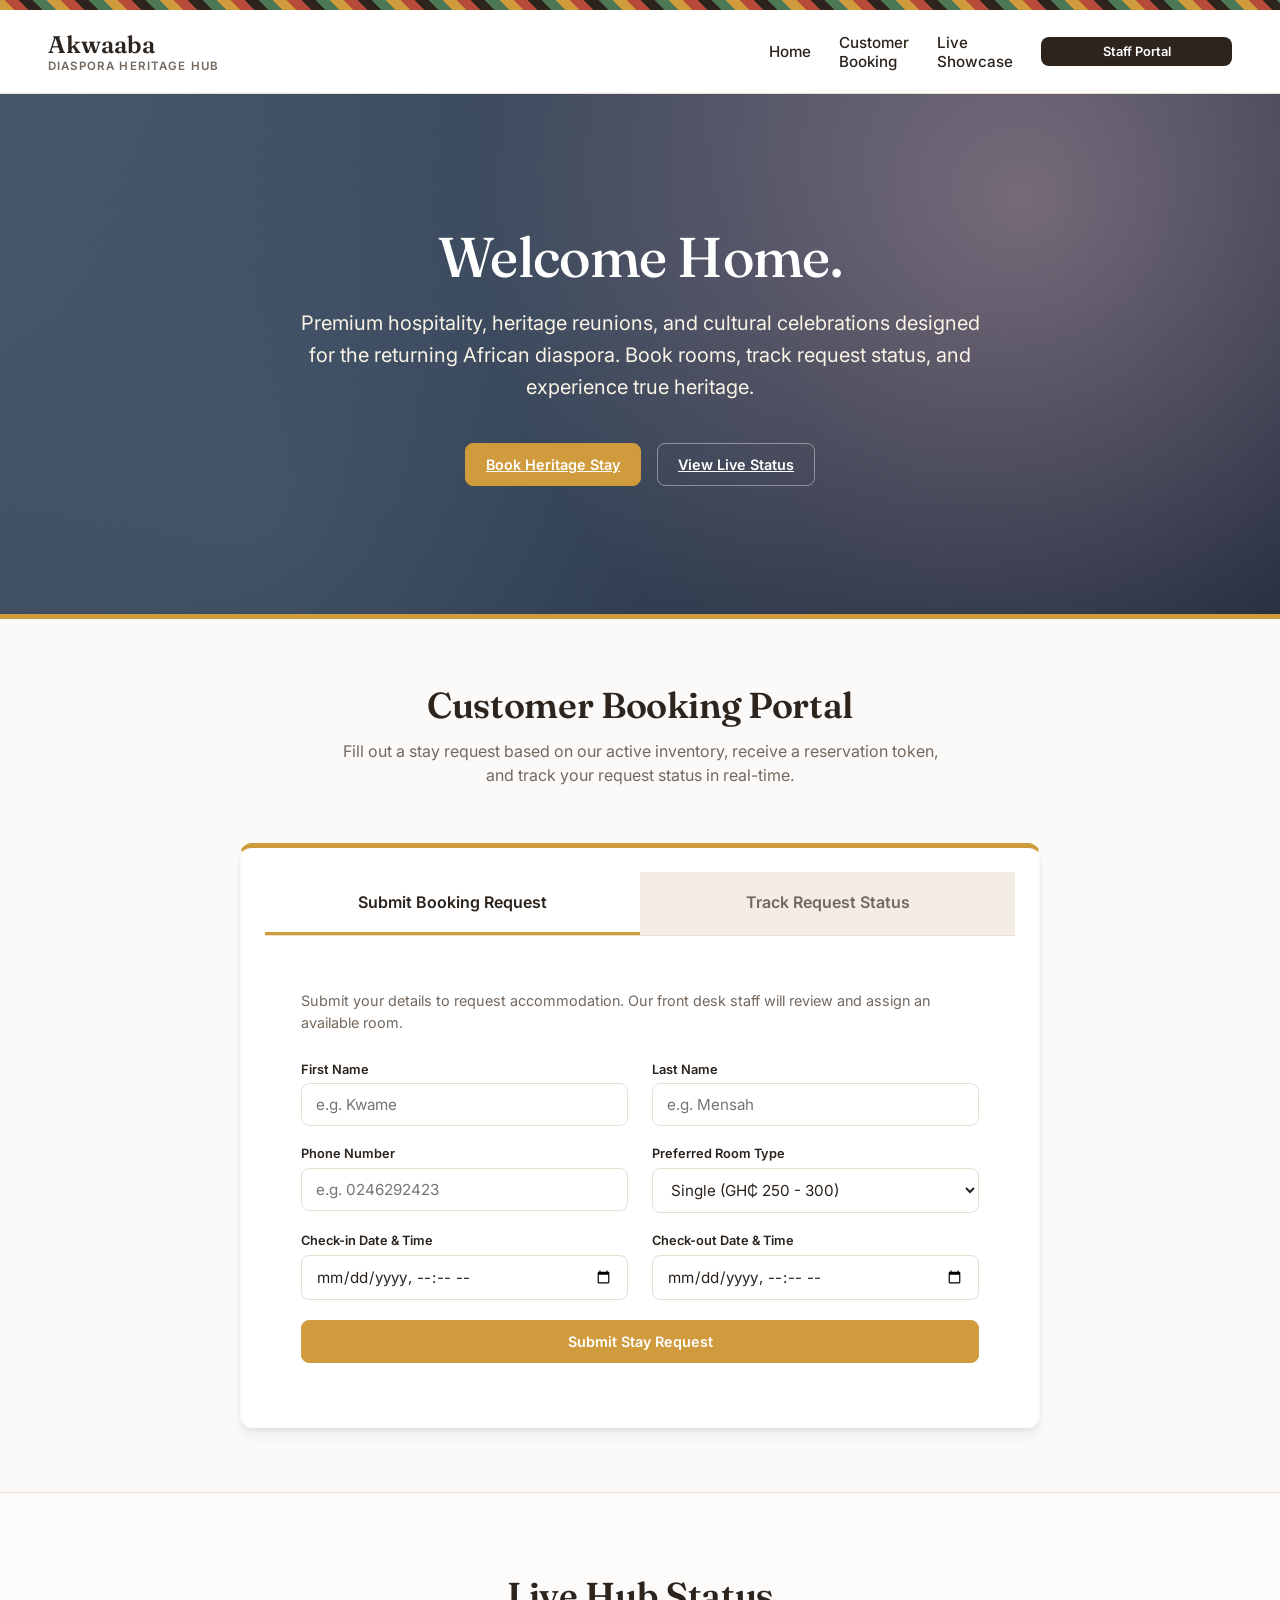
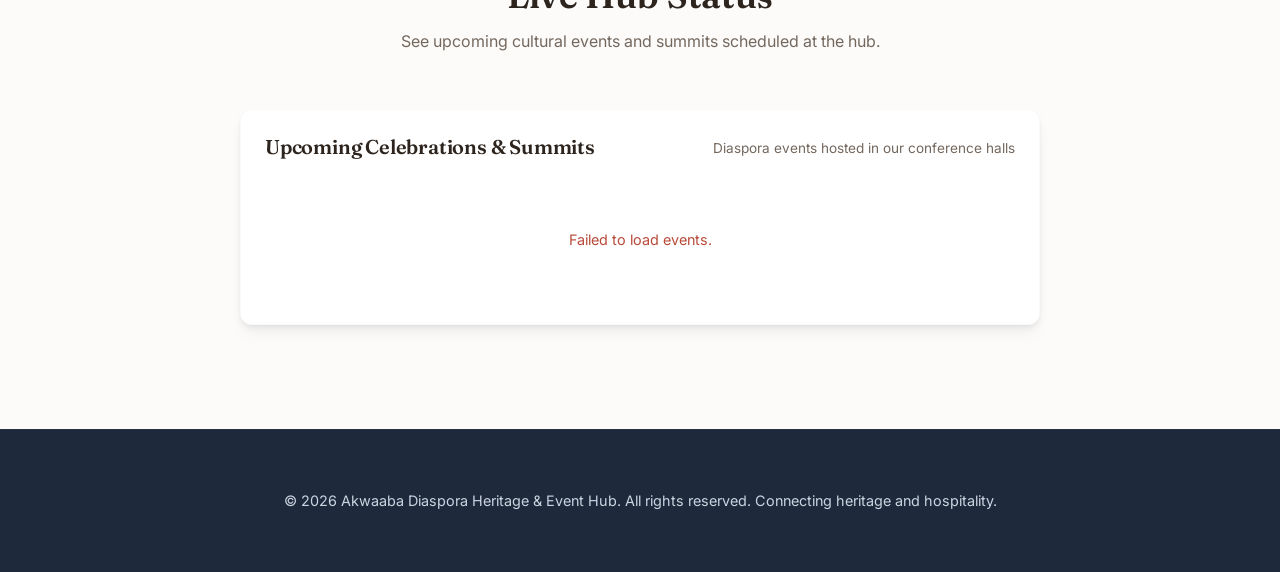
==== commit 986e9f19: "feature updates - added dropdowns" ====
--- a/frontend/frontdesk.html
+++ b/frontend/frontdesk.html
@@ -115,8 +115,18 @@
       <div class="card">
         <div class="card-head"><h2>Manual Reservation</h2></div>
         <form class="inline-form" id="reservation-form">
-          <div class="field"><label for="res-room">Room No</label><input id="res-room" placeholder="R101" required /></div>
-          <div class="field"><label for="res-cust">Customer ID</label><input id="res-cust" placeholder="CU01" required /></div>
+          <div class="field">
+            <label for="res-room">Room No</label>
+            <select id="res-room" required>
+              <option value="">Select Room</option>
+            </select>
+          </div>
+          <div class="field">
+            <label for="res-cust">Customer</label>
+            <select id="res-cust" required>
+              <option value="">Select Customer</option>
+            </select>
+          </div>
           <div class="field"><label for="res-checkin">Check In</label><input id="res-checkin" type="datetime-local" required /></div>
           <div class="field"><label for="res-checkout">Check Out</label><input id="res-checkout" type="datetime-local" /></div>
           <button class="btn btn-gold" type="submit">Create Stay</button>
@@ -150,8 +160,18 @@
           </div>
           <div class="field"><label for="evt-date">Event Date</label><input id="evt-date" type="date" required /></div>
           <div class="field"><label for="evt-duration">Duration (hrs)</label><input id="evt-duration" type="number" step="0.1" placeholder="3.5" required /></div>
-          <div class="field"><label for="evt-host">Host Customer ID</label><input id="evt-host" placeholder="CU01" required /></div>
-          <div class="field"><label for="evt-hall">Assigned Hall ID</label><input id="evt-hall" placeholder="CH01" required /></div>
+          <div class="field">
+            <label for="evt-host">Host (Customer)</label>
+            <select id="evt-host" required>
+              <option value="">Select Host Customer</option>
+            </select>
+          </div>
+          <div class="field">
+            <label for="evt-hall">Conference Hall</label>
+            <select id="evt-hall" required>
+              <option value="">Select Hall</option>
+            </select>
+          </div>
           <button class="btn btn-gold" type="submit">Schedule Event</button>
         </form>
       </div>
@@ -171,8 +191,18 @@
       <div class="card">
         <div class="card-head"><h2>Place Order</h2></div>
         <form class="inline-form" id="order-form">
-          <div class="field"><label for="ro-cust">Customer ID</label><input id="ro-cust" placeholder="CU01" required /></div>
-          <div class="field"><label for="ro-rest">Restaurant ID</label><input id="ro-rest" placeholder="RT01" required /></div>
+          <div class="field">
+            <label for="ro-cust">Customer</label>
+            <select id="ro-cust" required>
+              <option value="">Select Customer</option>
+            </select>
+          </div>
+          <div class="field">
+            <label for="ro-rest">Restaurant</label>
+            <select id="ro-rest" required>
+              <option value="">Select Restaurant</option>
+            </select>
+          </div>
           <div class="field"><label for="ro-details">Order Details</label><input id="ro-details" placeholder="1x Jollof Rice, 1x Sobolo" required /></div>
           <button class="btn btn-gold" type="submit">Place Order</button>
         </form>
@@ -193,7 +223,12 @@
       <div class="card">
         <div class="card-head"><h2>Log Feedback</h2></div>
         <form class="inline-form" id="feedback-form">
-          <div class="field"><label for="fb-cust">Customer ID</label><input id="fb-cust" placeholder="CU01" required /></div>
+          <div class="field">
+            <label for="fb-cust">Customer</label>
+            <select id="fb-cust" required>
+              <option value="">Select Customer</option>
+            </select>
+          </div>
           <div class="field">
             <label for="fb-rating">Rating</label>
             <select id="fb-rating" required>
